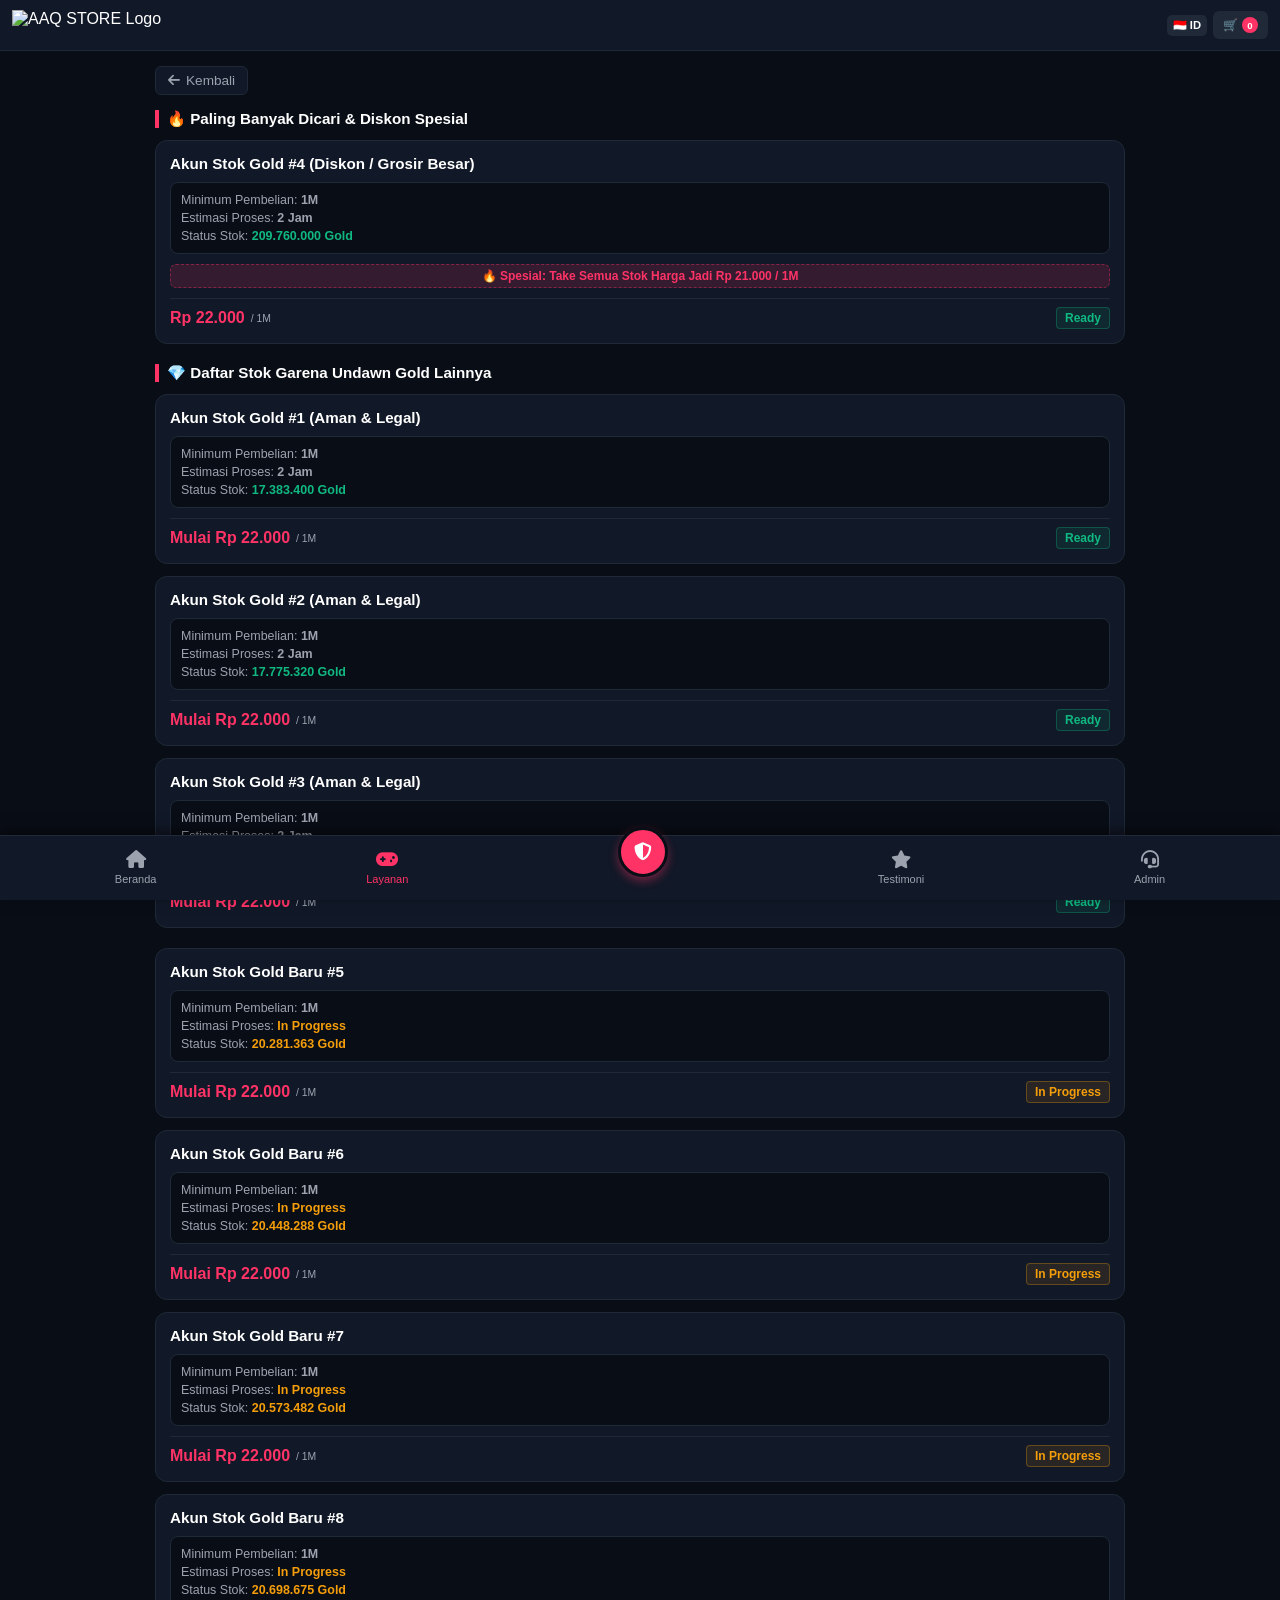
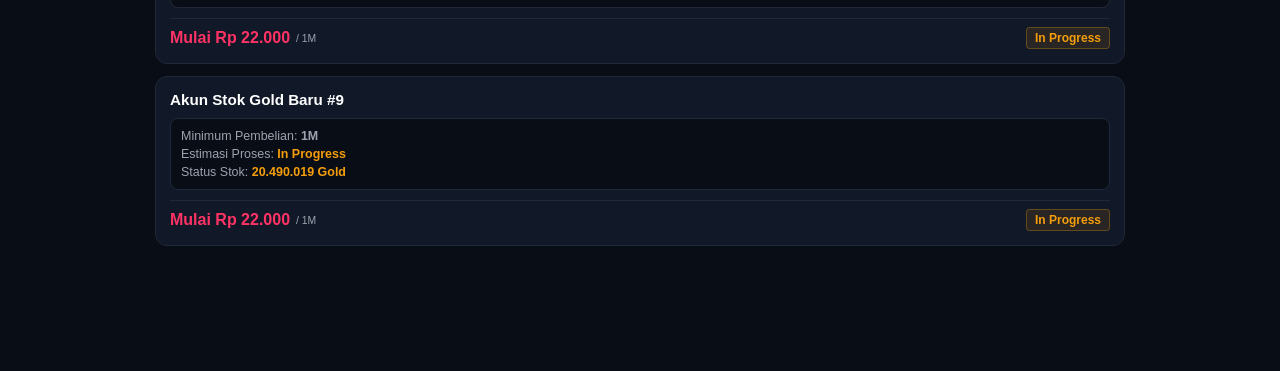
==== undawn-gold.html @ 5f209c2f "Add files via upload" ====
<!DOCTYPE html>
<html lang="id">
<head>
  <meta charset="UTF-8">
  <meta name="viewport" content="width=device-width, initial-scale=1.0">
  <title>Garena Undawn Gold - AAQ Store</title>
  <link rel="stylesheet" href="https://cdnjs.cloudflare.com/ajax/libs/font-awesome/6.4.0/css/all.min.css">
  <style>
    :root {
      --bg-dark: #090d16;
      --card-bg: #111827;
      --border-color: #1f2937;
      --text-main: #ffffff;
      --text-muted: #9ca3af;
      --accent-red: #ff3366;
      --accent-orange: #f59e0b;
    }
    * { box-sizing: border-box; margin: 0; padding: 0; font-family: 'Segoe UI', Tahoma, sans-serif; }
    body { background-color: var(--bg-dark); color: var(--text-main); padding-bottom: 90px; }
    
    header { background-color: var(--card-bg); padding: 10px 12px; display: flex; justify-content: space-between; align-items: center; border-bottom: 1px solid var(--border-color); position: sticky; top: 0; z-index: 100; }
    .brand-logo img { height: 30px; width: auto; display: block; object-fit: contain; }
    .header-right { display: flex; align-items: center; gap: 6px; }
    .header-icon-btn { background-color: var(--border-color); border: none; color: var(--text-main); padding: 6px 10px; border-radius: 6px; cursor: pointer; display: flex; align-items: center; gap: 4px; font-size: 0.75rem; font-weight: 600; text-decoration: none; }
    .header-badge { background-color: var(--accent-red); color: white; border-radius: 50%; width: 16px; height: 16px; font-size: 0.6rem; display: flex; align-items: center; justify-content: center; }

    .container { max-width: 1000px; margin: 0 auto; padding: 15px; }

    .back-btn { display: inline-flex; align-items: center; gap: 6px; color: var(--text-muted); text-decoration: none; font-size: 0.85rem; margin-bottom: 15px; background: var(--card-bg); border: 1px solid var(--border-color); padding: 6px 12px; border-radius: 6px; transition: 0.2s; }
    .back-btn:hover { color: var(--text-main); border-color: var(--accent-red); }

    .section-title { font-size: 0.95rem; font-weight: 700; margin-bottom: 12px; display: flex; align-items: center; justify-content: space-between; border-left: 4px solid var(--accent-red); padding-left: 8px; }

    .product-list { display: grid; gap: 12px; margin-bottom: 20px; }
    .product-card { background-color: var(--card-bg); border: 1px solid var(--border-color); border-radius: 12px; padding: 14px; text-decoration: none; color: var(--text-main); display: block; transition: 0.2s; position: relative; cursor: pointer; }
    .product-card:hover { border-color: var(--accent-red); transform: translateY(-2px); }
    
    .product-card.sold-out { opacity: 0.6; cursor: not-allowed; border-color: #374151; }
    .product-card.sold-out:hover { transform: none; border-color: #374151; }

    .p-title { font-size: 0.95rem; font-weight: 700; color: var(--text-main); margin-bottom: 10px; }
    
    .p-info-box { background: var(--bg-dark); padding: 10px; border-radius: 8px; border: 1px solid var(--border-color); font-size: 0.78rem; color: var(--text-muted); display: grid; gap: 4px; margin-bottom: 10px; }
    .p-info-box span { color: #10b981; font-weight: 600; }
    .p-info-box span.habis { color: #ef4444; }
    .p-info-box span.inprogress { color: var(--accent-orange); }
    
    .promo-badge-text { background: rgba(255, 51, 102, 0.15); color: var(--accent-red); border: 1px dashed rgba(255, 51, 102, 0.4); padding: 4px 8px; border-radius: 6px; font-size: 0.75rem; font-weight: 600; margin-bottom: 10px; text-align: center; }

    .p-footer-actions { display: flex; justify-content: space-between; align-items: center; border-top: 1px solid var(--border-color); padding-top: 8px; font-size: 0.75rem; }
    .p-price { font-size: 1rem; font-weight: 700; color: var(--accent-red); display: flex; align-items: center; gap: 6px; flex-wrap: wrap; }
    
    .p-status-label { font-size: 0.75rem; font-weight: 700; color: #10b981; background: rgba(16, 185, 129, 0.1); padding: 3px 8px; border-radius: 4px; border: 1px solid rgba(16, 185, 129, 0.3); }
    .p-status-label.habis { color: #ef4444; background: rgba(239, 68, 68, 0.1); border-color: rgba(239, 68, 68, 0.3); }
    .p-status-label.inprogress { color: var(--accent-orange); background: rgba(245, 158, 11, 0.1); border-color: rgba(245, 158, 11, 0.3); }

    /* MODAL POP-UP */
    .modal-overlay { position: fixed; top: 0; left: 0; right: 0; bottom: 0; background-color: rgba(0, 0, 0, 0.7); z-index: 200; display: none; backdrop-filter: blur(3px); align-items: flex-end; }
    .modal-content { background-color: var(--card-bg); border-top: 1px solid var(--border-color); border-top-left-radius: 20px; border-top-right-radius: 20px; padding: 20px; width: 100%; max-height: 90vh; overflow-y: auto; }
    .modal-header { display: flex; justify-content: space-between; align-items: center; margin-bottom: 15px; border-bottom: 1px solid var(--border-color); padding-bottom: 10px; }
    .modal-title { font-size: 1rem; font-weight: 700; }
    .close-modal { background: none; border: none; color: var(--text-muted); font-size: 1.2rem; cursor: pointer; }

    .info-box { background-color: var(--bg-dark); border: 1px solid var(--border-color); border-radius: 10px; padding: 12px; margin-bottom: 15px; font-size: 0.8rem; color: var(--text-muted); line-height: 1.5; }
    .info-box b { color: var(--text-main); }

    .calc-box { background-color: var(--bg-dark); border: 1px solid var(--border-color); border-radius: 10px; padding: 15px; margin-bottom: 15px; }
    .calc-row { display: flex; justify-content: space-between; align-items: center; margin-bottom: 10px; font-size: 0.85rem; }
    .calc-controls { display: flex; align-items: center; gap: 10px; }
    .calc-btn { background-color: var(--border-color); border: none; color: var(--text-main); width: 32px; height: 32px; border-radius: 6px; font-weight: bold; cursor: pointer; }
    .calc-input { width: 60px; text-align: center; background-color: var(--card-bg); border: 1px solid var(--border-color); color: var(--text-main); padding: 6px; border-radius: 6px; font-size: 0.9rem; font-weight: bold; outline: none; }
    
    .calc-buttons-grid { display: grid; grid-template-columns: 1fr 1fr 1fr; gap: 8px; }
    .btn-cancel { background-color: #374151; color: var(--text-main); border: none; padding: 10px; border-radius: 8px; font-size: 0.8rem; font-weight: 600; cursor: pointer; text-align: center; }
    .btn-cart-secondary { background-color: var(--border-color); color: var(--text-main); border: none; padding: 10px; border-radius: 8px; font-size: 0.8rem; font-weight: 600; cursor: pointer; text-align: center; }
    .btn-buy-primary { background-color: var(--accent-red); color: white; border: none; padding: 10px; border-radius: 8px; font-size: 0.8rem; font-weight: 600; cursor: pointer; text-align: center; }

    .cart-items-list { max-height: 180px; overflow-y: auto; margin-bottom: 15px; display: grid; gap: 8px; }
    .cart-item-row { background-color: var(--bg-dark); border: 1px solid var(--border-color); border-radius: 8px; padding: 10px; display: flex; justify-content: space-between; align-items: center; font-size: 0.82rem; }
    .checkout-summary { background-color: var(--bg-dark); border-radius: 8px; padding: 10px; margin-bottom: 12px; font-size: 0.8rem; color: var(--text-muted); }
    
    .contact-card-btn { background-color: var(--bg-dark); border: 1px solid var(--border-color); border-radius: 10px; padding: 10px 12px; text-decoration: none; color: var(--text-main); font-weight: 600; display: flex; align-items: center; gap: 10px; font-size: 0.85rem; transition: 0.2s; margin-bottom: 6px; }
    .contact-card-btn:hover { border-color: var(--accent-red); background-color: #1f2937; }
    
    .payment-method-box { background-color: var(--bg-dark); border: 1px solid var(--border-color); border-radius: 8px; padding: 10px; margin-bottom: 12px; font-size: 0.82rem; color: var(--text-muted); }
    .payment-method-box b { color: var(--text-main); }

    .admin-note-box { background-color: rgba(255, 51, 102, 0.08); border: 1px solid rgba(255, 51, 102, 0.3); border-radius: 8px; padding: 10px 12px; margin-bottom: 12px; font-size: 0.78rem; color: var(--text-muted); text-align: center; }
    .admin-note-box b { color: var(--accent-red); }

    .btn-checkout-sosmed { background-color: var(--accent-red); color: white; border: none; width: 100%; padding: 14px; border-radius: 10px; font-size: 0.95rem; font-weight: 700; cursor: pointer; text-align: center; display: block; }

    .aaq-bottom-nav { position: fixed; bottom: 0; left: 0; width: 100%; height: 65px; background-color: var(--card-bg); border-top: 1px solid var(--border-color); display: flex; justify-content: space-around; align-items: center; z-index: 150; box-shadow: 0 -4px 12px rgba(0, 0, 0, 0.5); padding: 0 10px; }
    .aaq-nav-item { display: flex; flex-direction: column; align-items: center; text-decoration: none; color: var(--text-muted); font-size: 11px; font-family: sans-serif; transition: color 0.2s ease; cursor: pointer; background: none; border: none; }
    .aaq-nav-item i { font-size: 18px; margin-bottom: 4px; }
    .aaq-nav-item:hover, .aaq-nav-item.active { color: var(--accent-red); }
    .aaq-nav-center { position: relative; top: -16px; }
    .aaq-fab-btn { width: 50px; height: 50px; background-color: var(--accent-red); border: 3px solid var(--bg-dark); border-radius: 50%; color: #ffffff; font-size: 18px; display: flex; align-items: center; justify-content: center; cursor: pointer; box-shadow: 0 4px 10px rgba(255, 51, 102, 0.4); text-decoration: none; }
  </style>
</head>
<body>

  <header>
    <div class="brand-logo">
      <img src="images/logo1.jpg" alt="AAQ STORE Logo">
    </div>
    <div class="header-right">
      <div style="background: var(--border-color); padding: 4px 6px; border-radius: 5px; font-size: 0.7rem; font-weight: 600;">🇮🇩 ID</div>
      <button class="header-icon-btn" onclick="openCartModal()">
        🛒 <span class="header-badge" id="mainCartBadge">0</span>
      </button>
    </div>
  </header>

  <div class="container">
    <a href="game-currency.html" class="back-btn"><i class="fas fa-arrow-left"></i> Kembali</a>

    <!-- KATEGORI 1: PALING BANYAK DICARI / DISKON SPESIAL -->
    <div class="section-title">
      <span>🔥 Paling Banyak Dicari & Diskon Spesial</span>
    </div>
    <div class="product-list" id="hotProductList"></div>

    <!-- KATEGORI 2: DAFTAR STOK REGULAR -->
    <div class="section-title" style="margin-top: 20px;">
      <span>💎 Daftar Stok Garena Undawn Gold Lainnya</span>
    </div>
    <div class="product-list" id="regularProductList"></div>

    <!-- KATEGORI 3: DAFTAR STOK BARU (#5 - #9) -->
    <div class="product-list" id="newProductList" style="margin-top: 20px;"></div>
  </div>

  <!-- MODAL POP-UP KALKULATOR -->
  <div class="modal-overlay" id="calcModal">
    <div class="modal-content">
      <div class="modal-header">
        <div class="modal-title" id="modalProductTitle">Kalkulator Pembelian Gold</div>
        <button class="close-modal" onclick="closeCalcModal()">✕</button>
      </div>

      <div class="info-box" id="infoBoxGrosir">
        <div id="estimasiProsesText"><b>⏱️ Estimasi Proses:</b> 2 Jam</div>
        <div><b>📦 Metode Pengiriman:</b> In-Game Market / Trade House</div>
        <div id="infoGrosirText" style="margin-top: 6px;"></div>
      </div>

      <div class="calc-box">
        <div class="calc-row">
          <span id="stokTersediaText" style="color: #10b981; font-weight: 600;">Stok: 0 Gold</span>
        </div>
        <div class="calc-row">
          <span>Jumlah (Dalam Juta / M):</span>
          <div class="calc-controls">
            <button class="calc-btn" onclick="ubahHitung(-1)">-</button>
            <input type="text" id="inputJumlahM" class="calc-input" value="1" oninput="hitungTotal()">
            <button class="calc-btn" onclick="ubahHitung(1)">+</button>
          </div>
        </div>
        <div class="calc-row" style="font-size: 0.82rem; color: var(--text-muted);">
          <span>Rate Aktif:</span>
          <span id="rateAktifText" style="color: var(--text-main); font-weight: bold;">Rp 22.000 / 1M</span>
        </div>
        <div class="calc-row" style="font-size: 0.85rem; color: var(--text-main);">
          <span id="labelPasangItemTax">Pasang di Market (+ Pajak 8%) =</span>
          <span id="pasangItemTaxText" style="color: #10b981; font-weight: bold;">1.08M Gold</span>
        </div>
        <div class="calc-row" style="margin-top: 10px; border-top: 1px solid var(--border-color); padding-top: 10px;">
          <span>Total Akhir Tagihan:</span>
          <span id="totalHargaCalc" style="color: var(--accent-red); font-size: 1.1rem; font-weight: 700;">Rp 22.000</span>
        </div>
      </div>

      <div class="calc-buttons-grid">
        <button class="btn-cancel" onclick="closeCalcModal()">Batalkan</button>
        <button class="btn-cart-secondary" onclick="tambahkanKeKeranjangDariCalc()">+ Keranjang</button>
        <button class="btn-buy-primary" onclick="langsungPesanDariCalc()">Pesan Sekarang</button>
      </div>
    </div>
  </div>

  <!-- MODAL KERANJANG -->
  <div class="modal-overlay" id="checkoutModal">
    <div class="modal-content">
      <div class="modal-header">
        <div class="modal-title" id="modalTitle">Keranjang Belanja</div>
        <button class="close-modal" onclick="closeCheckoutModal()">✕</button>
      </div>
      <div class="cart-items-list" id="cartItemsContainer"></div>
      <div class="checkout-summary" id="cartSummaryTotal">Total Belanja: <b>Rp 0</b></div>
      <button class="btn-checkout-sosmed" id="checkoutSosmedBtn" onclick="openPaymentModalFromCart()" style="display: none;">Lanjut ke Pembayaran</button>
    </div>
  </div>

  <!-- MODAL PEMBAYARAN & KONTAK -->
  <div class="modal-overlay" id="paymentModal">
    <div class="modal-content">
      <div class="modal-header">
        <div class="modal-title">Metode Pembayaran & Kontak Admin</div>
        <button class="close-modal" onclick="closePaymentModal()">✕</button>
      </div>

      <div class="payment-method-box">
        <div style="font-weight: 700; color: var(--text-main); margin-bottom: 6px;">💳 Pilihan Metode Pembayaran:</div>
        <div>• <b>QRIS</b> (Semua E-Wallet & Bank)</div>
        <div>• <b>Transfer Bank</b> (BCA / Mandiri / SeaBank)</div>
        <div>• <b>E-Wallet</b> (DANA / OVO / GoPay)</div>
      </div>

      <div class="admin-note-box">
        Silakan pilih salah satu kontak di bawah ini untuk mengirim pesanan:
      </div>

      <div style="display: grid; gap: 6px;">
        <a id="payWaBtn" href="#" target="_blank" class="contact-card-btn">
          <img src="images/icon-wa.jpg" alt="WA" style="width: 22px; height: 22px; border-radius: 4px;">
          <span>WhatsApp</span>
        </a>
        <a href="https://www.facebook.com/share/19PGy7oUa3/" target="_blank" class="contact-card-btn">
          <img src="images/icon-fb.jpg" alt="FB" style="width: 22px; height: 22px; border-radius: 4px;">
          <span>Facebook</span>
        </a>
        <a href="https://discord.com/users/@grazie0" target="_blank" class="contact-card-btn">
          <img src="images/icon-dc.jpg" alt="DC" style="width: 22px; height: 22px; border-radius: 4px;">
          <span>Discord</span>
        </a>
      </div>
    </div>
  </div>

  <!-- MODAL ADMIN -->
  <div class="modal-overlay" id="adminModal">
    <div class="modal-content">
      <div class="modal-header">
        <div class="modal-title">Hubungi Admin & Sosmed</div>
        <button class="close-modal" onclick="closeAdminModal()">✕</button>
      </div>
      <div class="admin-note-box">
        ⚠️ Mohon bersabar dan <b>jangan spam chat</b>. Pesan Anda pasti akan dibalas sesuai antrean. Terima kasih!
      </div>
      <div style="display: grid; gap: 8px;">
        <a href="https://wa.me/6285137997544" target="_blank" class="contact-card-btn">
          <img src="images/icon-wa.jpg" alt="WA" style="width: 24px; height: 24px; border-radius: 5px;">
          <span>WhatsApp</span>
        </a>
        <a href="https://www.instagram.com/aaqs.tore?psln=MTVwNTI1dnVkZGJrZQ==" target="_blank" class="contact-card-btn">
          <img src="images/icon-ig.jpg" alt="IG" style="width: 24px; height: 24px; border-radius: 5px;">
          <span>Instagram</span>
        </a>
        <a href="https://www.facebook.com/share/19PGy7oUa3/" target="_blank" class="contact-card-btn">
          <img src="images/icon-fb.jpg" alt="FB" style="width: 24px; height: 24px; border-radius: 5px;">
          <span>Facebook</span>
        </a>
        <a href="https://discord.com/users/@grazie0" target="_blank" class="contact-card-btn">
          <img src="images/icon-dc.jpg" alt="DC" style="width: 24px; height: 24px; border-radius: 5px;">
          <span>Discord</span>
        </a>
      </div>
    </div>
  </div>

  <!-- NAVIGATION BAR -->
  <nav class="aaq-bottom-nav">
    <a href="index.html" class="aaq-nav-item">
      <i class="fas fa-home"></i>
      <span>Beranda</span>
    </a>
    <a href="item-game.html" class="aaq-nav-item active">
      <i class="fas fa-gamepad"></i>
      <span>Layanan</span>
    </a>
    <div class="aaq-nav-center">
      <a href="rekber.html" class="aaq-fab-btn" title="Cek Rekber">
        <i class="fas fa-shield-alt"></i>
      </a>
    </div>
    <a href="testimoni.html" class="aaq-nav-item">
      <i class="fas fa-star"></i>
      <span>Testimoni</span>
    </a>
    <button class="aaq-nav-item" onclick="openAdminModal()">
      <i class="fas fa-headset"></i>
      <span>Admin</span>
    </button>
  </nav>

  <script>
    // Nilai stok di bawah sudah otomatis dikurangi pajak 8% (nilai bersih siap tampil di web)
    const hotProducts = [
      { id: 4, nama: "Akun Stok Gold #4 (Diskon / Grosir Besar)", stokM: 209.76, stokTeks: "209.760.000 Gold", hargaPerM: 22000, tax: 0.08, proses: "2 Jam", isGrosir: true }
    ];

    const regularProducts = [
      { id: 1, nama: "Akun Stok Gold #1 (Aman & Legal)", stokM: 17.3834, stokTeks: "17.383.400 Gold", hargaPerM: 22000, tax: 0.08, proses: "2 Jam", isGrosir: false },
      { id: 2, nama: "Akun Stok Gold #2 (Aman & Legal)", stokM: 17.77532, stokTeks: "17.775.320 Gold", hargaPerM: 22000, tax: 0.08, proses: "2 Jam", isGrosir: false },
      { id: 3, nama: "Akun Stok Gold #3 (Aman & Legal)", stokM: 17.5398, stokTeks: "17.539.800 Gold", hargaPerM: 22000, tax: 0.08, proses: "2 Jam", isGrosir: false }
    ];

    const newProducts = [
      { id: 5, nama: "Akun Stok Gold Baru #5", stokM: 20.281363, stokTeks: "20.281.363 Gold", hargaPerM: 22000, tax: 0.08, proses: "In Progress", isGrosir: false },
      { id: 6, nama: "Akun Stok Gold Baru #6", stokM: 20.448288, stokTeks: "20.448.288 Gold", hargaPerM: 22000, tax: 0.08, proses: "In Progress", isGrosir: false },
      { id: 7, nama: "Akun Stok Gold Baru #7", stokM: 20.573482, stokTeks: "20.573.482 Gold", hargaPerM: 22000, tax: 0.08, proses: "In Progress", isGrosir: false },
      { id: 8, nama: "Akun Stok Gold Baru #8", stokM: 20.698675, stokTeks: "20.698.675 Gold", hargaPerM: 22000, tax: 0.08, proses: "In Progress", isGrosir: false },
      { id: 9, nama: "Akun Stok Gold Baru #9", stokM: 20.490019, stokTeks: "20.490.019 Gold", hargaPerM: 22000, tax: 0.08, proses: "In Progress", isGrosir: false }
    ];

    let produkAktif = { nama: "", maxStokM: 0, hargaPerM: 22000, tax: 0.08, isGrosir: false };

    document.addEventListener("DOMContentLoaded", function() {
      loadProductsToUI();
      updateCartBadge();
    });

    function loadProductsToUI() {
      let hotContainer = document.getElementById('hotProductList');
      let hotHtml = "";
      hotProducts.forEach((p) => {
        let isHabis = p.stokM <= 0;
        let statusText = isHabis ? "Sold Out" : "Ready";
        let statusClassLabel = isHabis ? "habis" : "";
        let statusClass = isHabis ? "sold-out" : "";
        let clickAction = isHabis ? "" : `onclick='bukaKalkulator(${JSON.stringify(p)})'`;
        let priceDisplay = `Rp ${p.hargaPerM.toLocaleString('id-ID')}`;

        hotHtml += `
          <div class="product-card ${statusClass}" ${clickAction}>
            <div class="p-title">${p.nama}</div>
            
            <div class="p-info-box">
              <div>Minimum Pembelian: <b>1M</b></div>
              <div>Estimasi Proses: <b>${p.proses}</b></div>
              <div>Status Stok: <span class="${isHabis ? 'habis' : ''}">${isHabis ? "Habis Terjual" : p.stokTeks}</span></div>
            </div>

            <div class="promo-badge-text">🔥 Spesial: Take Semua Stok Harga Jadi Rp 21.000 / 1M</div>

            <div class="p-footer-actions">
              <div class="p-price">${priceDisplay} <span style="font-size:0.65rem; color:var(--text-muted); font-weight:normal;">/ 1M</span></div>
              <div class="p-status-label ${statusClassLabel}">${statusText}</div>
            </div>
          </div>
        `;
      });
      hotContainer.innerHTML = hotHtml;

      let regContainer = document.getElementById('regularProductList');
      let regHtml = "";
      regularProducts.forEach((p) => {
        let isHabis = p.stokM <= 0;
        let statusText = isHabis ? "Sold Out" : "Ready";
        let statusClassLabel = isHabis ? "habis" : "";
        let statusClass = isHabis ? "sold-out" : "";
        let clickAction = isHabis ? "" : `onclick='bukaKalkulator(${JSON.stringify(p)})'`;
        let priceDisplay = `Mulai Rp ${p.hargaPerM.toLocaleString('id-ID')}`;

        regHtml += `
          <div class="product-card ${statusClass}" ${clickAction}>
            <div class="p-title">${p.nama}</div>
            
            <div class="p-info-box">
              <div>Minimum Pembelian: <b>1M</b></div>
              <div>Estimasi Proses: <b>${p.proses}</b></div>
              <div>Status Stok: <span class="${isHabis ? 'habis' : ''}">${isHabis ? "Habis Terjual" : p.stokTeks}</span></div>
            </div>

            <div class="p-footer-actions">
              <div class="p-price">${priceDisplay} <span style="font-size:0.65rem; color:var(--text-muted); font-weight:normal;">/ 1M</span></div>
              <div class="p-status-label ${statusClassLabel}">${statusText}</div>
            </div>
          </div>
        `;
      });
      regContainer.innerHTML = regHtml;

      let newContainer = document.getElementById('newProductList');
      let newHtml = "";
      newProducts.forEach((p) => {
        let priceDisplay = `Mulai Rp ${p.hargaPerM.toLocaleString('id-ID')}`;

        newHtml += `
          <div class="product-card" onclick='bukaKalkulator(${JSON.stringify(p)})'>
            <div class="p-title">${p.nama}</div>
            
            <div class="p-info-box">
              <div>Minimum Pembelian: <b>1M</b></div>
              <div>Estimasi Proses: <span class="inprogress">${p.proses}</span></div>
              <div>Status Stok: <span class="inprogress">${p.stokTeks}</span></div>
            </div>

            <div class="p-footer-actions">
              <div class="p-price">${priceDisplay} <span style="font-size:0.65rem; color:var(--text-muted); font-weight:normal;">/ 1M</span></div>
              <div class="p-status-label inprogress">In Progress</div>
            </div>
          </div>
        `;
      });
      newContainer.innerHTML = newHtml;
    }

    function bukaKalkulator(p) {
      produkAktif.nama = p.nama;
      produkAktif.maxStokM = p.stokM;
      produkAktif.hargaPerM = p.hargaPerM;
      produkAktif.tax = p.tax;
      produkAktif.isGrosir = p.isGrosir;
      
      document.getElementById('modalProductTitle').innerText = p.nama;
      document.getElementById('stokTersediaText').innerText = `Stok Tersedia: ${p.stokTeks}`;
      document.getElementById('labelPasangItemTax').innerText = `Pasang di Market (+ Pajak 8%) =`;
      document.getElementById('estimasiProsesText').innerHTML = `<b>⏱️ Estimasi Proses:</b> ${p.proses}`;
      
      let infoGrosirEl = document.getElementById('infoGrosirText');
      if (p.isGrosir) {
        infoGrosirEl.innerHTML = `<b>💡 Grosir Otomatis & Diskon:</b><br>• Beli ≥ 100M (Rate 0.022)<br>• Beli ≥ 200M (Rate 0.021)<br>• Take Semua Stok (Rate 0.021 / Rp 21.000)`;
        infoGrosirEl.style.display = "block";
      } else {
        infoGrosirEl.style.display = "none";
      }

      document.getElementById('inputJumlahM').value = 1;
      hitungTotal();
      
      document.getElementById('calcModal').style.display = 'flex';
    }

    function closeCalcModal() { document.getElementById('calcModal').style.display = 'none'; }

    function ubahHitung(val) {
      let input = document.getElementById('inputJumlahM');
      let current = parseFloat(input.value) || 1;
      current += val;
      if (current < 1) current = 1;
      if (current > produkAktif.maxStokM) current = produkAktif.maxStokM;
      input.value = current;
      hitungTotal();
    }

    function hitungTotal() {
      let input = document.getElementById('inputJumlahM');
      let val = parseFloat(input.value) || 1;
      
      if (val > produkAktif.maxStokM) {
        val = produkAktif.maxStokM;
        input.value = val;
      }
      if (val < 1) {
        val = 1;
        input.value = val;
      }
      
      let hargaPerMFinal = produkAktif.hargaPerM;
      if (produkAktif.isGrosir) {
        if (val >= 200) {
          hargaPerMFinal = 21000;
        } else if (val >= 100) {
          hargaPerMFinal = 22000;
        } else {
          hargaPerMFinal = 22000;
        }
      } else {
        hargaPerMFinal = 22000;
      }
      
      let baseTotal = val * hargaPerMFinal;
      
      // Otomatis menambahkan 8% pajak untuk panduan pasang di market
      let nilaiPlusPajak = val * (1 + produkAktif.tax);
      let formatGoldTax = Math.round(nilaiPlusPajak * 1000000).toLocaleString('id-ID') + " Gold";

      document.getElementById('rateAktifText').innerText = `Rp ${hargaPerMFinal.toLocaleString('id-ID')} / 1M`;
      document.getElementById('pasangItemTaxText').innerText = `${formatGoldTax}`;
      document.getElementById('totalHargaCalc').innerText = `Rp ${baseTotal.toLocaleString('id-ID')}`;
    }

    function tambahkanKeKeranjangDariCalc() {
      let input = document.getElementById('inputJumlahM');
      let val = parseFloat(input.value) || 1;
      if (val > produkAktif.maxStokM) val = produkAktif.maxStokM;
      
      let hargaPerMFinal = produkAktif.hargaPerM;
      if (produkAktif.isGrosir) {
        if (val >= 200) hargaPerMFinal = 21000;
        else hargaPerMFinal = 22000;
      }

      let baseTotal = val * hargaPerMFinal;
      let namaItem = `${produkAktif.nama} (${(val * 1000000).toLocaleString('id-ID')} Gold)`;

      let cart = JSON.parse(localStorage.getItem('cart')) || [];
      cart.push({ name: namaItem, price: baseTotal, formatted: `Rp ${baseTotal.toLocaleString('id-ID')}` });
      localStorage.setItem('cart', JSON.stringify(cart));
      
      closeCalcModal();
      updateCartBadge();
      openCartModal();
    }

    function langsungPesanDariCalc() {
      let input = document.getElementById('inputJumlahM');
      let val = parseFloat(input.value) || 1;
      if (val > produkAktif.maxStokM) val = produkAktif.maxStokM;
      
      let hargaPerMFinal = produkAktif.hargaPerM;
      if (produkAktif.isGrosir) {
        if (val >= 200) hargaPerMFinal = 21000;
        else hargaPerMFinal = 22000;
      }

      let baseTotal = val * hargaPerMFinal;
      let namaItem = `${produkAktif.nama} (${(val * 1000000).toLocaleString('id-ID')} Gold)`;

      let text = `Halo Admin AAQ Store, saya ingin memesan:\n\n- ${namaItem} (Rp ${baseTotal.toLocaleString('id-ID')})\n• Total Keseluruhan: Rp ${baseTotal.toLocaleString('id-ID')}\n\nMohon instruksi selanjutnya!`;
      window.currentOrderText = text;

      closeCalcModal();
      openPaymentModal();
    }

    function updateCartBadge() {
      let cart = JSON.parse(localStorage.getItem('cart')) || [];
      document.getElementById('mainCartBadge').innerText = cart.length;
    }

    function openCartModal() {
      let cart = JSON.parse(localStorage.getItem('cart')) || [];
      document.getElementById('modalTitle').innerText = "Keranjang Belanja (" + cart.length + ")";
      let container = document.getElementById('cartItemsContainer');
      let sosmedBtn = document.getElementById('checkoutSosmedBtn');

      if (cart.length === 0) {
        container.innerHTML = `<div style="text-align:center; color:var(--text-muted); padding:20px;">Keranjang kosong.</div>`;
        document.getElementById('cartSummaryTotal').innerHTML = `Total Belanja: <b>Rp 0</b>`;
        sosmedBtn.style.display = 'none';
        document.getElementById('checkoutModal').style.display = 'flex';
        return;
      }

      let html = "";
      let total = 0;
      let listStr = "";

      cart.forEach((item, index) => {
        total += item.price;
        listStr += `- ${item.name} (${item.formatted})\n`;
        html += `
          <div class="cart-item-row">
            <div>
              <div style="font-weight:600;">${item.name}</div>
              <div style="color:var(--accent-red);">${item.formatted}</div>
            </div>
            <button onclick="hapusItem(${index})" style="background:none; border:none; color:#ef4444; cursor:pointer;">Hapus</button>
          </div>
        `;
      });

      container.innerHTML = html;
      document.getElementById('cartSummaryTotal').innerHTML = `Total Belanja: <b style="color:var(--accent-red);">Rp ${total.toLocaleString('id-ID')}</b>`;
      
      let text = `Halo Admin AAQ Store, saya ingin memesan:\n\n${listStr}\n• Total Keseluruhan: Rp ${total.toLocaleString('id-ID')}\n\nMohon instruksi selanjutnya!`;
      window.currentOrderText = text;

      sosmedBtn.style.display = 'block';
      document.getElementById('checkoutModal').style.display = 'flex';
    }

    function openPaymentModalFromCart() {
      closeCheckoutModal();
      openPaymentModal();
    }

    function openPaymentModal() {
      let text = window.currentOrderText || "";
      document.getElementById('payWaBtn').href = `https://wa.me/6285137997544?text=${encodeURIComponent(text)}`;
      document.getElementById('paymentModal').style.display = 'flex';
    }

    function closePaymentModal() { document.getElementById('paymentModal').style.display = 'none'; }

    function hapusItem(index) {
      let cart = JSON.parse(localStorage.getItem('cart')) || [];
      cart.splice(index, 1);
      localStorage.setItem('cart', JSON.stringify(cart));
      updateCartBadge();
      openCartModal();
    }

    function closeCheckoutModal() { document.getElementById('checkoutModal').style.display = 'none'; }
    function openAdminModal() { document.getElementById('adminModal').style.display = 'flex'; }
    function closeAdminModal() { document.getElementById('adminModal').style.display = 'none'; }
  </script>
</body>
</html>
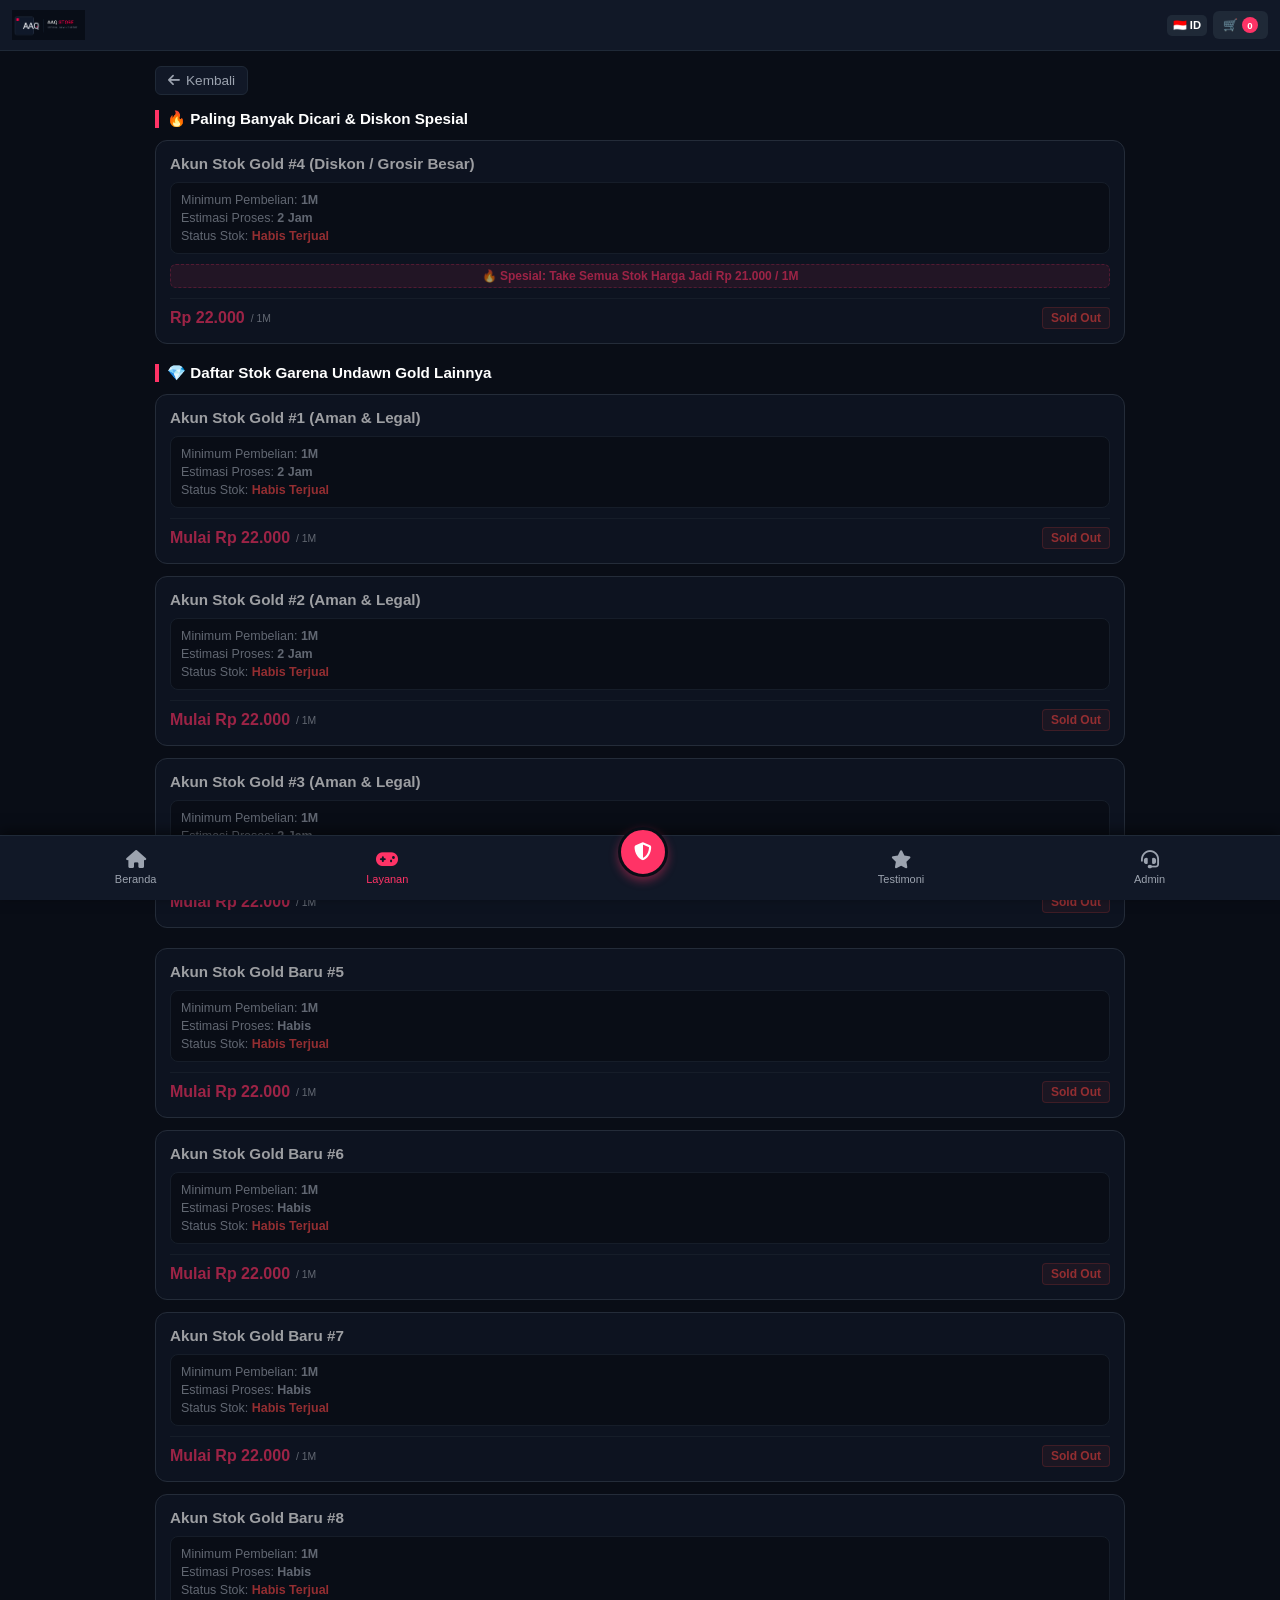
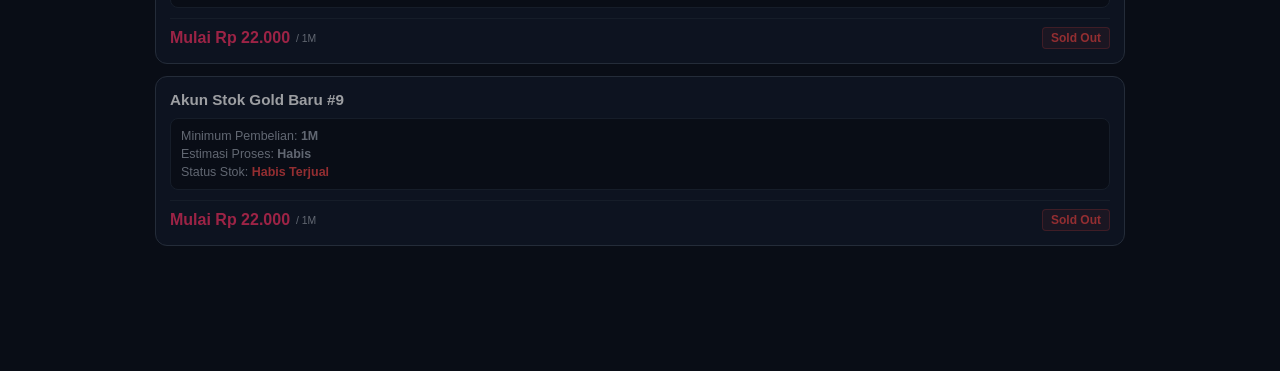
==== commit f8c29d07: "Update undawn-gold.html" ====
--- a/undawn-gold.html
+++ b/undawn-gold.html
@@ -285,23 +285,23 @@
   </nav>
 
   <script>
-    // Nilai stok di bawah sudah otomatis dikurangi pajak 8% (nilai bersih siap tampil di web)
+    // Semua stok di-set 0 (Sold Out) secara otomatis oleh sistem
     const hotProducts = [
-      { id: 4, nama: "Akun Stok Gold #4 (Diskon / Grosir Besar)", stokM: 209.76, stokTeks: "209.760.000 Gold", hargaPerM: 22000, tax: 0.08, proses: "2 Jam", isGrosir: true }
+      { id: 4, nama: "Akun Stok Gold #4 (Diskon / Grosir Besar)", stokM: 0, stokTeks: "Habis Terjual", hargaPerM: 22000, tax: 0.08, proses: "2 Jam", isGrosir: true }
     ];
 
     const regularProducts = [
-      { id: 1, nama: "Akun Stok Gold #1 (Aman & Legal)", stokM: 17.3834, stokTeks: "17.383.400 Gold", hargaPerM: 22000, tax: 0.08, proses: "2 Jam", isGrosir: false },
-      { id: 2, nama: "Akun Stok Gold #2 (Aman & Legal)", stokM: 17.77532, stokTeks: "17.775.320 Gold", hargaPerM: 22000, tax: 0.08, proses: "2 Jam", isGrosir: false },
-      { id: 3, nama: "Akun Stok Gold #3 (Aman & Legal)", stokM: 17.5398, stokTeks: "17.539.800 Gold", hargaPerM: 22000, tax: 0.08, proses: "2 Jam", isGrosir: false }
+      { id: 1, nama: "Akun Stok Gold #1 (Aman & Legal)", stokM: 0, stokTeks: "Habis Terjual", hargaPerM: 22000, tax: 0.08, proses: "2 Jam", isGrosir: false },
+      { id: 2, nama: "Akun Stok Gold #2 (Aman & Legal)", stokM: 0, stokTeks: "Habis Terjual", hargaPerM: 22000, tax: 0.08, proses: "2 Jam", isGrosir: false },
+      { id: 3, nama: "Akun Stok Gold #3 (Aman & Legal)", stokM: 0, stokTeks: "Habis Terjual", hargaPerM: 22000, tax: 0.08, proses: "2 Jam", isGrosir: false }
     ];
 
     const newProducts = [
-      { id: 5, nama: "Akun Stok Gold Baru #5", stokM: 20.281363, stokTeks: "20.281.363 Gold", hargaPerM: 22000, tax: 0.08, proses: "In Progress", isGrosir: false },
-      { id: 6, nama: "Akun Stok Gold Baru #6", stokM: 20.448288, stokTeks: "20.448.288 Gold", hargaPerM: 22000, tax: 0.08, proses: "In Progress", isGrosir: false },
-      { id: 7, nama: "Akun Stok Gold Baru #7", stokM: 20.573482, stokTeks: "20.573.482 Gold", hargaPerM: 22000, tax: 0.08, proses: "In Progress", isGrosir: false },
-      { id: 8, nama: "Akun Stok Gold Baru #8", stokM: 20.698675, stokTeks: "20.698.675 Gold", hargaPerM: 22000, tax: 0.08, proses: "In Progress", isGrosir: false },
-      { id: 9, nama: "Akun Stok Gold Baru #9", stokM: 20.490019, stokTeks: "20.490.019 Gold", hargaPerM: 22000, tax: 0.08, proses: "In Progress", isGrosir: false }
+      { id: 5, nama: "Akun Stok Gold Baru #5", stokM: 0, stokTeks: "Habis Terjual", hargaPerM: 22000, tax: 0.08, proses: "Habis", isGrosir: false },
+      { id: 6, nama: "Akun Stok Gold Baru #6", stokM: 0, stokTeks: "Habis Terjual", hargaPerM: 22000, tax: 0.08, proses: "Habis", isGrosir: false },
+      { id: 7, nama: "Akun Stok Gold Baru #7", stokM: 0, stokTeks: "Habis Terjual", hargaPerM: 22000, tax: 0.08, proses: "Habis", isGrosir: false },
+      { id: 8, nama: "Akun Stok Gold Baru #8", stokM: 0, stokTeks: "Habis Terjual", hargaPerM: 22000, tax: 0.08, proses: "Habis", isGrosir: false },
+      { id: 9, nama: "Akun Stok Gold Baru #9", stokM: 0, stokTeks: "Habis Terjual", hargaPerM: 22000, tax: 0.08, proses: "Habis", isGrosir: false }
     ];
 
     let produkAktif = { nama: "", maxStokM: 0, hargaPerM: 22000, tax: 0.08, isGrosir: false };
@@ -375,21 +375,26 @@
       let newContainer = document.getElementById('newProductList');
       let newHtml = "";
       newProducts.forEach((p) => {
+        let isHabis = p.stokM <= 0;
+        let statusText = isHabis ? "Sold Out" : "Ready";
+        let statusClassLabel = isHabis ? "habis" : "";
+        let statusClass = isHabis ? "sold-out" : "";
+        let clickAction = isHabis ? "" : `onclick='bukaKalkulator(${JSON.stringify(p)})'`;
         let priceDisplay = `Mulai Rp ${p.hargaPerM.toLocaleString('id-ID')}`;
 
         newHtml += `
-          <div class="product-card" onclick='bukaKalkulator(${JSON.stringify(p)})'>
+          <div class="product-card ${statusClass}" ${clickAction}>
             <div class="p-title">${p.nama}</div>
             
             <div class="p-info-box">
               <div>Minimum Pembelian: <b>1M</b></div>
-              <div>Estimasi Proses: <span class="inprogress">${p.proses}</span></div>
-              <div>Status Stok: <span class="inprogress">${p.stokTeks}</span></div>
+              <div>Estimasi Proses: <b>${p.proses}</b></div>
+              <div>Status Stok: <span class="${isHabis ? 'habis' : ''}">${isHabis ? "Habis Terjual" : p.stokTeks}</span></div>
             </div>
 
             <div class="p-footer-actions">
               <div class="p-price">${priceDisplay} <span style="font-size:0.65rem; color:var(--text-muted); font-weight:normal;">/ 1M</span></div>
-              <div class="p-status-label inprogress">In Progress</div>
+              <div class="p-status-label ${statusClassLabel}">${statusText}</div>
             </div>
           </div>
         `;
@@ -462,8 +467,6 @@
       }
       
       let baseTotal = val * hargaPerMFinal;
-      
-      // Otomatis menambahkan 8% pajak untuk panduan pasang di market
       let nilaiPlusPajak = val * (1 + produkAktif.tax);
       let formatGoldTax = Math.round(nilaiPlusPajak * 1000000).toLocaleString('id-ID') + " Gold";
 
